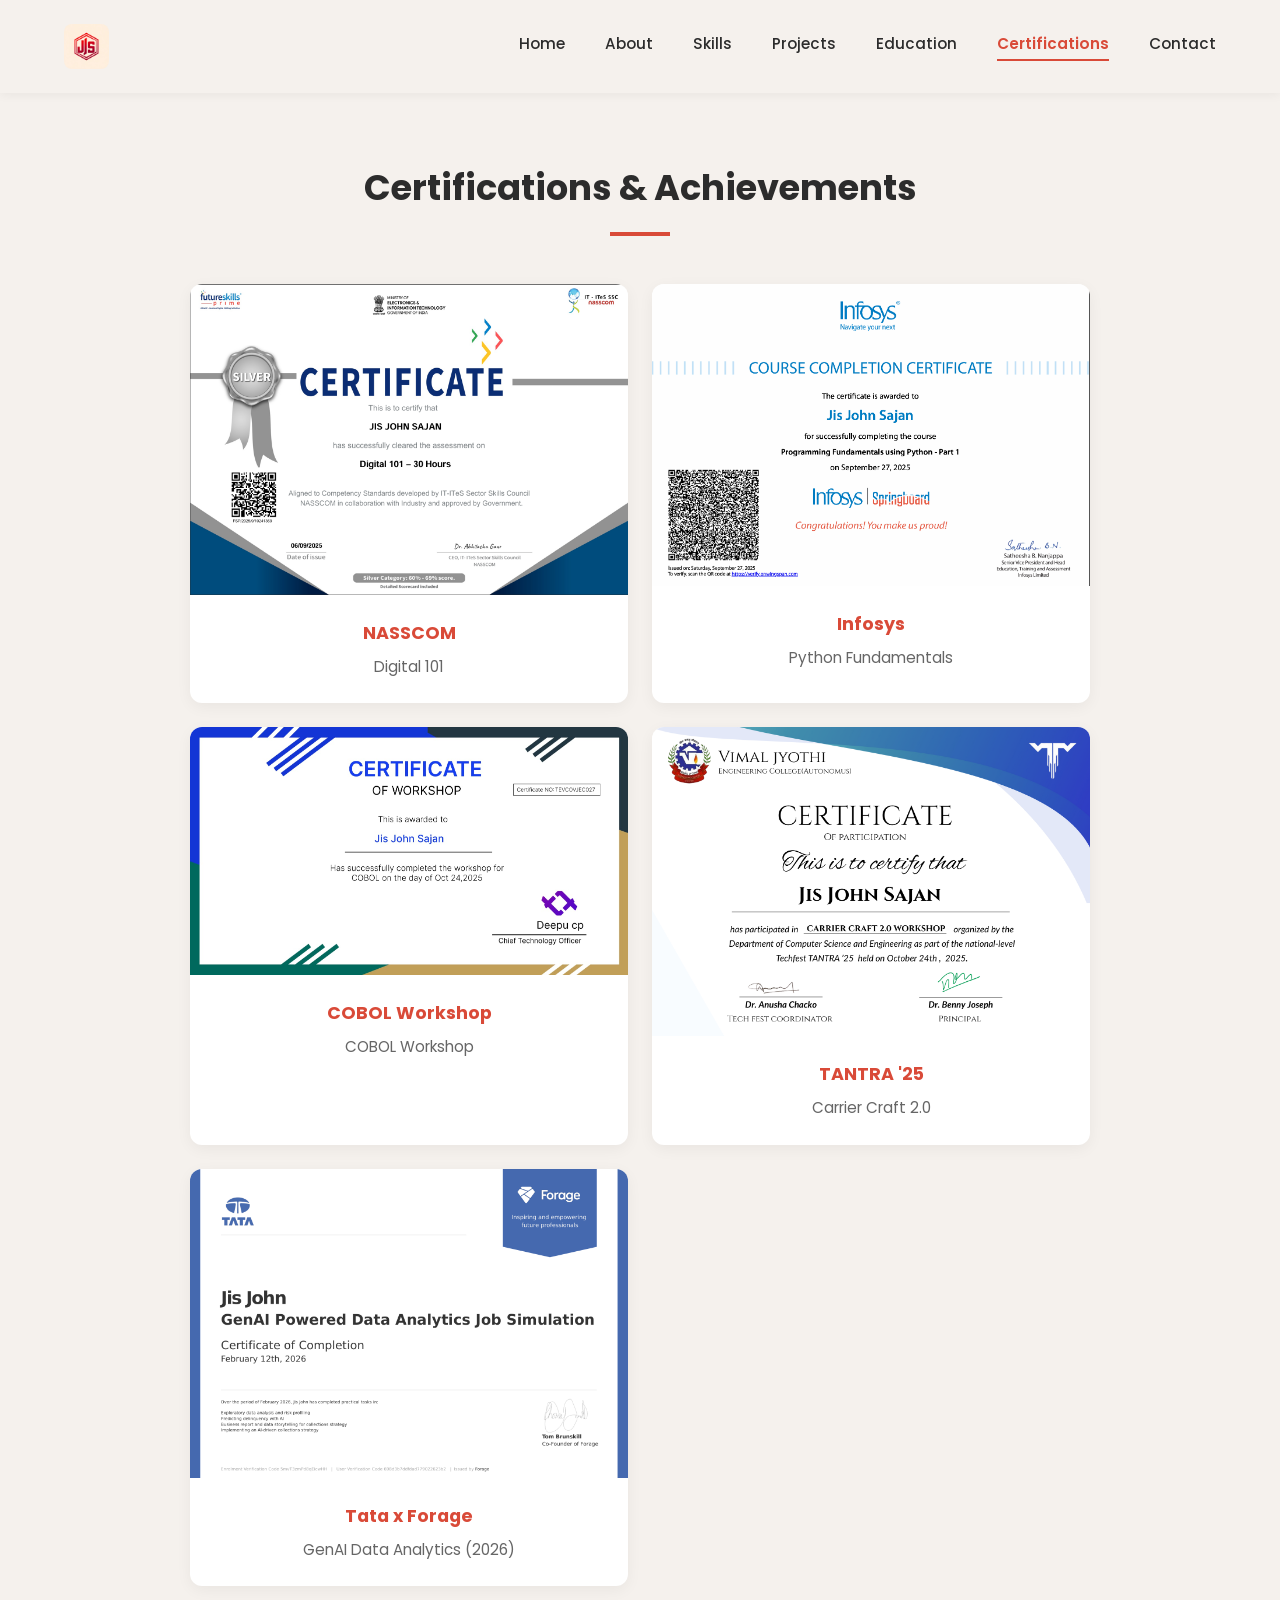
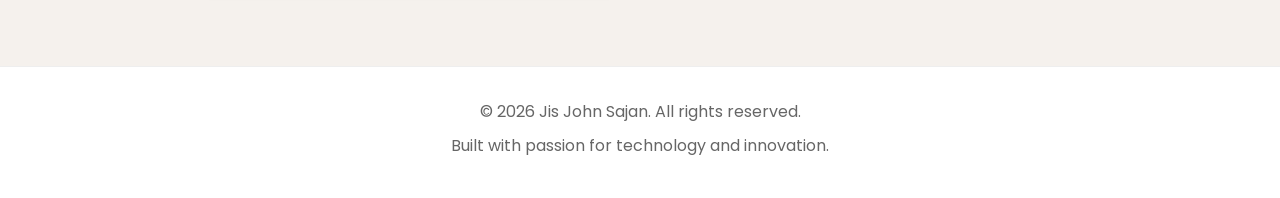
==== certifications.html @ a959b197 "Add files via upload" ====
<!DOCTYPE html>
<html lang="en">
<head>
    <meta charset="UTF-8">
    <meta name="viewport" content="width=device-width, initial-scale=1.0">
    <title>Jis John Sajan - Certifications</title>
    <link href="https://fonts.googleapis.com/css2?family=Poppins:wght@300;400;500;600;700&display=swap" rel="stylesheet">
    <link rel="stylesheet" href="https://cdnjs.cloudflare.com/ajax/libs/font-awesome/6.4.0/css/all.min.css">
    <link rel="stylesheet" href="style.css">
</head>
<body>
    <header>
        <img src="logo.png" alt="JJS Logo" class="logo">
        <nav>
            <a href="index.html">Home</a>
            <a href="about.html">About</a>
            <a href="skills.html">Skills</a>
            <a href="projects.html">Projects</a>
            <a href="education.html">Education</a>
            <a href="certifications.html" class="active">Certifications</a>
            <a href="contact.html">Contact</a>
        </nav>
        <div class="menu-toggle">
            <span></span>
            <span></span>
            <span></span>
        </div>
    </header>

    <section id="certifications">
        <h2 class="fade-in">Certifications &amp; Achievements</h2>
        <div class="section-underline fade-in"></div>
        <div class="cert-grid">
            <div class="cert-card fade-in">
                <img src="cert-digital-101.png" alt="NASSCOM Digital 101 Certificate">
                <div class="cert-info">
                    <strong>NASSCOM</strong>
                    <p>Digital 101</p>
                </div>
            </div>
            <div class="cert-card fade-in">
                <img src="cert-infosys-python.png" alt="Infosys Springboard Python Certificate">
                <div class="cert-info">
                    <strong>Infosys</strong>
                    <p>Python Fundamentals</p>
                </div>
            </div>
            <div class="cert-card fade-in">
                <img src="cert-cobol.jpg" alt="COBOL Workshop Certificate">
                <div class="cert-info">
                    <strong>COBOL Workshop</strong>
                    <p>COBOL Workshop</p>
                </div>
            </div>
            <div class="cert-card fade-in">
                <img src="cert-carrier-craft.png" alt="Carrier Craft 2.0 Certificate">
                <div class="cert-info">
                    <strong>TANTRA '25</strong>
                    <p>Carrier Craft 2.0</p>
                </div>
            </div>
            <div class="cert-card fade-in">
                <img src="cert-tata-forage.png" alt="Tata Forage Certificate">
                <div class="cert-info">
                    <strong>Tata x Forage</strong>
                    <p>GenAI Data Analytics (2026)</p>
                </div>
            </div>
        </div>
    </section>

    <footer>
        <p>&copy; 2026 Jis John Sajan. All rights reserved.</p>
        <p>Built with passion for technology and innovation.</p>
    </footer>

    <script>
        const menuToggle = document.querySelector('.menu-toggle');
        const nav = document.querySelector('nav');
        menuToggle.addEventListener('click', () => { nav.classList.toggle('active'); });
        document.querySelectorAll('nav a').forEach(link => {
            link.addEventListener('click', () => { nav.classList.remove('active'); });
        });
        document.querySelectorAll('.fade-in').forEach(el => {
            const observer = new IntersectionObserver((entries) => {
                entries.forEach(entry => { if (entry.isIntersecting) entry.target.classList.add('visible'); });
            }, { threshold: 0.1 });
            observer.observe(el);
        });
    </script>
</body>
</html>
---- style.css ----
* {
    margin: 0;
    padding: 0;
    box-sizing: border-box;
}

:root {
    --primary: #d94a38;
    --dark: #2c2c2c;
    --light-bg: #f5f1ed;
    --text-gray: #666;
    --white: #ffffff;
}

body {
    font-family: 'Poppins', sans-serif;
    background: var(--light-bg);
    color: var(--dark);
    line-height: 1.6;
}

/* Header */
header {
    position: fixed;
    top: 0;
    left: 0;
    right: 0;
    padding: 1.5rem 5%;
    background: var(--light-bg);
    display: flex;
    justify-content: space-between;
    align-items: center;
    z-index: 1000;
    box-shadow: 0 2px 10px rgba(0,0,0,0.05);
}

.logo {
    width: 45px;
    height: 45px;
    border-radius: 8px;
    object-fit: contain;
}

nav {
    display: flex;
    gap: 2.5rem;
    transition: max-height 0.3s ease-in-out;
}

nav a {
    text-decoration: none;
    color: var(--dark);
    font-weight: 500;
    font-size: 0.95rem;
    transition: color 0.3s;
}

nav a:hover {
    color: var(--primary);
}

.menu-toggle {
    display: none;
    flex-direction: column;
    gap: 5px;
    cursor: pointer;
}

.menu-toggle span {
    width: 25px;
    height: 3px;
    background: var(--dark);
    transition: 0.3s;
}

/* Hero Section */
.hero {
    padding: 120px 5% 80px;
    text-align: center;
    max-width: 800px;
    margin: 0 auto;
}

.profile-image {
    width: 220px;
    height: 220px;
    border-radius: 50%;
    margin: 0 auto 2rem;
    object-fit: cover;
    border: 8px solid var(--primary);
    box-shadow: 0 10px 40px rgba(217, 74, 56, 0.2);
}

h1 {
    font-size: 2.8rem;
    font-weight: 700;
    margin-bottom: 0.5rem;
    color: var(--dark);
}

.title-underline {
    width: 80px;
    height: 4px;
    background: var(--primary);
    margin: 0 auto 1.5rem;
}

.subtitle {
    font-size: 1.1rem;
    color: var(--text-gray);
    margin-bottom: 1.5rem;
    font-weight: 400;
}

.tagline {
    font-size: 1rem;
    color: var(--dark);
    font-weight: 500;
    margin-bottom: 2rem;
}

.hero-description {
    font-size: 1rem;
    color: var(--text-gray);
    line-height: 1.8;
    margin-bottom: 2.5rem;
}

.cta-button {
    display: inline-flex;
    align-items: center;
    gap: 0.5rem;
    padding: 1rem 2.5rem;
    background: var(--primary);
    color: white;
    text-decoration: none;
    border-radius: 8px;
    font-weight: 600;
    font-size: 1rem;
    transition: all 0.3s;
    box-shadow: 0 4px 15px rgba(217, 74, 56, 0.3);
}

.cta-button:hover {
    background: #c23d2d;
    transform: translateY(-2px);
    box-shadow: 0 6px 20px rgba(217, 74, 56, 0.4);
}

.social-links {
    display: flex;
    gap: 1rem;
    justify-content: center;
    margin-top: 2rem;
}

.social-icon {
    width: 50px;
    height: 50px;
    border: 2px solid #ddd;
    border-radius: 8px;
    display: flex;
    align-items: center;
    justify-content: center;
    text-decoration: none;
    color: var(--dark);
    font-size: 1.5rem;
    transition: all 0.3s;
}

.social-icon:hover {
    border-color: var(--primary);
    color: var(--primary);
    transform: translateY(-3px);
}

/* Sections */
section {
    padding: 80px 5%;
    max-width: 1200px;
    margin: 0 auto;
}

section h2 {
    font-size: 2.2rem;
    font-weight: 700;
    margin-bottom: 1rem;
    color: var(--dark);
    text-align: center;
}

.section-underline {
    width: 60px;
    height: 4px;
    background: var(--primary);
    margin: 0 auto 3rem;
}

/* About Section */
.about-content {
    display: grid;
    grid-template-columns: 1fr 1fr;
    gap: 4rem;
    align-items: start;
}

.about-text p {
    margin-bottom: 1.2rem;
    color: var(--text-gray);
    line-height: 1.8;
}

.highlights-grid {
    display: grid;
    grid-template-columns: 1fr 1fr;
    gap: 1.5rem;
}

.highlight-card {
    background: white;
    padding: 1.5rem;
    border-radius: 12px;
    box-shadow: 0 4px 15px rgba(0,0,0,0.05);
    transition: transform 0.3s;
}

.highlight-card:hover {
    transform: translateY(-5px);
    box-shadow: 0 6px 20px rgba(0,0,0,0.1);
}

.highlight-icon {
    font-size: 2rem;
    margin-bottom: 0.5rem;
}

.highlight-card h4 {
    font-size: 1.1rem;
    font-weight: 600;
    color: var(--dark);
    margin-bottom: 0.5rem;
}

.highlight-card p {
    color: var(--text-gray);
    font-size: 0.9rem;
    line-height: 1.6;
    margin: 0;
}

/* Skills Section */
.skills-grid {
    display: grid;
    grid-template-columns: repeat(auto-fit, minmax(300px, 1fr));
    gap: 2.5rem;
}

.skill-category {
    background: white;
    padding: 2rem;
    border-radius: 12px;
    box-shadow: 0 4px 15px rgba(0,0,0,0.05);
}

.skill-category h3 {
    font-size: 1.3rem;
    margin-bottom: 1.5rem;
    color: var(--dark);
    font-weight: 600;
}

.skill-item {
    margin-bottom: 1.5rem;
}

.skill-header {
    display: flex;
    justify-content: space-between;
    margin-bottom: 0.5rem;
    font-weight: 500;
}

.skill-bar {
    width: 100%;
    height: 8px;
    background: #f0f0f0;
    border-radius: 10px;
    overflow: hidden;
}

.skill-progress {
    height: 100%;
    background: var(--primary);
    border-radius: 10px;
    transition: width 1s ease-out;
}

.skill-list {
    list-style: none;
}

.skill-list li {
    padding: 0.5rem 0;
    color: var(--text-gray);
    position: relative;
    padding-left: 1.5rem;
}

.skill-list li::before {
    content: "✓";
    position: absolute;
    left: 0;
    color: var(--primary);
    font-weight: 700;
}

/* Projects Section */
.project-card {
    background: white;
    padding: 3rem;
    border-radius: 12px;
    box-shadow: 0 4px 20px rgba(0,0,0,0.05);
    max-width: 700px;
    margin: 0 auto;
    transition: transform 0.3s;
}

.project-card:hover {
    transform: translateY(-5px);
}

.project-card h3 {
    font-size: 1.8rem;
    color: var(--dark);
    margin-bottom: 1rem;
    font-weight: 600;
}

.project-card p {
    color: var(--text-gray);
    margin-bottom: 1rem;
    line-height: 1.8;
}

.tech-tags {
    display: flex;
    flex-wrap: wrap;
    gap: 0.8rem;
    margin-top: 1.5rem;
}

.tech-tag {
    padding: 0.5rem 1rem;
    background: #f5f1ed;
    color: var(--dark);
    border-radius: 20px;
    font-size: 0.85rem;
    font-weight: 500;
}

/* Education Section */
.timeline {
    max-width: 700px;
    margin: 0 auto;
}

.timeline-item {
    background: white;
    padding: 2rem;
    border-radius: 12px;
    margin-bottom: 2rem;
    border-left: 4px solid var(--primary);
    box-shadow: 0 4px 15px rgba(0,0,0,0.05);
}

.timeline-item h3 {
    font-size: 1.4rem;
    color: var(--dark);
    margin-bottom: 0.5rem;
}

.timeline-year {
    color: var(--primary);
    font-weight: 600;
    margin-bottom: 0.5rem;
    display: block;
}

.timeline-item p {
    color: var(--text-gray);
    line-height: 1.8;
}

/* Certifications */
.cert-grid {
    display: grid;
    grid-template-columns: repeat(2, 1fr);
    gap: 1.5rem;
    max-width: 900px;
    margin: 0 auto;
}

@media (max-width: 768px) {
    .cert-grid {
        grid-template-columns: 1fr;
    }
}

.cert-card {
    background: white;
    border-radius: 12px;
    box-shadow: 0 4px 15px rgba(0,0,0,0.05);
    overflow: hidden;
    transition: transform 0.3s;
}

.cert-card:hover {
    transform: translateY(-5px);
    box-shadow: 0 8px 25px rgba(0,0,0,0.1);
}

.cert-card img {
    width: 100%;
    height: auto;
    display: block;
}

.cert-card .cert-info {
    padding: 1.5rem;
    text-align: center;
}

.cert-card strong {
    display: block;
    color: var(--primary);
    font-size: 1.1rem;
    margin-bottom: 0.5rem;
}

.cert-card p {
    color: var(--text-gray);
    font-size: 0.95rem;
}

/* Contact Section */
.contact-content {
    text-align: center;
    max-width: 600px;
    margin: 0 auto;
}

.contact-content p {
    color: var(--text-gray);
    margin-bottom: 2rem;
    line-height: 1.8;
}

.contact-links {
    display: flex;
    justify-content: center;
    gap: 1.5rem;
    flex-wrap: wrap;
}

.contact-card {
    background: white;
    padding: 2rem 2.5rem;
    border-radius: 16px;
    text-decoration: none;
    color: var(--dark);
    box-shadow: 0 4px 15px rgba(0,0,0,0.06);
    transition: all 0.3s;
    display: flex;
    flex-direction: column;
    align-items: center;
    justify-content: center;
    text-align: center;
    min-width: 200px;
    border-left: 4px solid transparent;
}

.contact-card:hover {
    transform: translateY(-5px);
    box-shadow: 0 10px 30px rgba(217, 74, 56, 0.12);
    border-left: 4px solid var(--primary);
}

.contact-icon-wrap {
    width: 56px;
    height: 56px;
    border-radius: 50%;
    background: #f5f1ed;
    display: flex;
    align-items: center;
    justify-content: center;
    margin-bottom: 1rem;
    transition: background 0.3s;
}

.contact-card:hover .contact-icon-wrap {
    background: rgba(217, 74, 56, 0.1);
}

.contact-card .contact-label {
    font-size: 0.8rem;
    font-weight: 600;
    text-transform: uppercase;
    letter-spacing: 0.08em;
    color: var(--text-gray);
    margin-bottom: 0.3rem;
}

.contact-card .contact-value {
    font-size: 0.95rem;
    font-weight: 600;
    color: var(--dark);
    word-break: break-all;
}

/* Footer */
footer {
    background: white;
    padding: 2rem 5%;
    text-align: center;
    color: var(--text-gray);
    border-top: 1px solid #eee;
}

footer p {
    margin-bottom: 0.5rem;
}

/* Responsive */
@media (max-width: 968px) {
    nav {
        position: absolute;
        top: 100%;
        left: 0;
        right: 0;
        background: var(--light-bg);
        flex-direction: column;
        gap: 0;
        box-shadow: 0 4px 6px rgba(0,0,0,0.1);
        max-height: 0;
        overflow: hidden;
        opacity: 0;
        transition: max-height 0.4s ease-in-out, opacity 0.3s ease-in-out;
    }

    nav.active {
        max-height: 400px;
        opacity: 1;
    }

    nav a {
        padding: 1rem 5%;
        border-bottom: 1px solid #eee;
    }

    nav a:hover {
        background: #f0f0f0;
    }

    .menu-toggle {
        display: flex;
    }

    h1 {
        font-size: 2.2rem;
    }

    .about-content {
        grid-template-columns: 1fr;
        gap: 3rem;
    }

    .skills-grid {
        grid-template-columns: 1fr;
    }

    .highlights-grid {
        grid-template-columns: 1fr;
    }
}

@media (max-width: 640px) {
    .profile-image {
        width: 180px;
        height: 180px;
    }

    section {
        padding: 60px 5%;
    }

    .contact-links {
        flex-direction: column;
        align-items: center;
    }

    .contact-card {
        width: 100%;
        max-width: 320px;
    }
}

/* Smooth Animations */
.fade-in {
    opacity: 0;
    transform: translateY(20px);
    transition: opacity 0.6s ease-out, transform 0.6s ease-out;
}

.fade-in.visible {
    opacity: 1;
    transform: translateY(0);
}


/* Active nav link */
nav a.active {
    color: var(--primary);
    font-weight: 600;
    border-bottom: 2px solid var(--primary);
    padding-bottom: 2px;
}

/* Extra top padding for inner pages so heading clears the fixed header */
#about, #skills, #projects, #education, #certifications, #contact {
    padding-top: 160px;
}

/* Coming Soon / Add More Tiles */
.coming-soon-grid {
    display: grid;
    grid-template-columns: repeat(auto-fit, minmax(260px, 1fr));
    gap: 1.5rem;
    margin-top: 1rem;
}

.coming-soon-tile {
    background: white;
    border-radius: 12px;
    padding: 2rem;
    box-shadow: 0 4px 15px rgba(0,0,0,0.05);
    border: 2px dashed #e0d9d3;
    display: flex;
    flex-direction: column;
    align-items: center;
    justify-content: center;
    gap: 0.8rem;
    transition: transform 0.3s, box-shadow 0.3s;
    min-height: 180px;
    text-align: center;
}

.coming-soon-tile:hover {
    transform: translateY(-5px);
    box-shadow: 0 8px 25px rgba(0,0,0,0.08);
}

.add-more-tile {
    border: 2px dashed #d4cdc4;
}

.add-more-icon {
    font-size: 3rem;
    color: var(--primary);
    font-weight: 300;
    line-height: 1;
}

.add-more-tile h4 {
    font-size: 1.2rem;
    font-weight: 600;
    color: var(--dark);
    margin: 0;
}

.add-more-tile p {
    color: var(--text-gray);
    font-size: 0.95rem;
    margin: 0;
}

.coming-soon-icon {
    font-size: 2.2rem;
}

.coming-soon-tile h4 {
    font-size: 1.1rem;
    font-weight: 600;
    color: var(--dark);
    margin: 0;
}

.coming-soon-tile p {
    color: var(--text-gray);
    font-size: 0.9rem;
    line-height: 1.6;
    margin: 0;
}

.coming-soon-badge {
    display: inline-block;
    margin-top: 0.5rem;
    padding: 0.3rem 0.9rem;
    background: rgba(217, 74, 56, 0.08);
    color: var(--primary);
    border-radius: 20px;
    font-size: 0.78rem;
    font-weight: 600;
    letter-spacing: 0.04em;
    width: fit-content;
}

/* Project Link Cards */
.project-link-card {
    display: flex;
    align-items: center;
    gap: 1rem;
    background: white;
    padding: 1rem 1.5rem;
    border-radius: 10px;
    box-shadow: 0 4px 15px rgba(0,0,0,0.05);
    text-decoration: none;
    color: var(--dark);
    transition: all 0.3s;
    border: 2px solid transparent;
}

.project-link-card:hover {
    transform: translateY(-3px);
    box-shadow: 0 6px 20px rgba(0,0,0,0.1);
    border: 2px solid var(--primary);
}

.project-link-img {
    width: 50px;
    height: 50px;
    object-fit: cover;
    border-radius: 8px;
    background: #f5f1ed;
}

.project-link-text strong {
    display: block;
    font-size: 0.95rem;
    font-weight: 600;
    color: var(--dark);
    margin-bottom: 0.2rem;
}

.project-link-text p {
    font-size: 0.85rem;
    color: var(--text-gray);
    margin: 0;
}
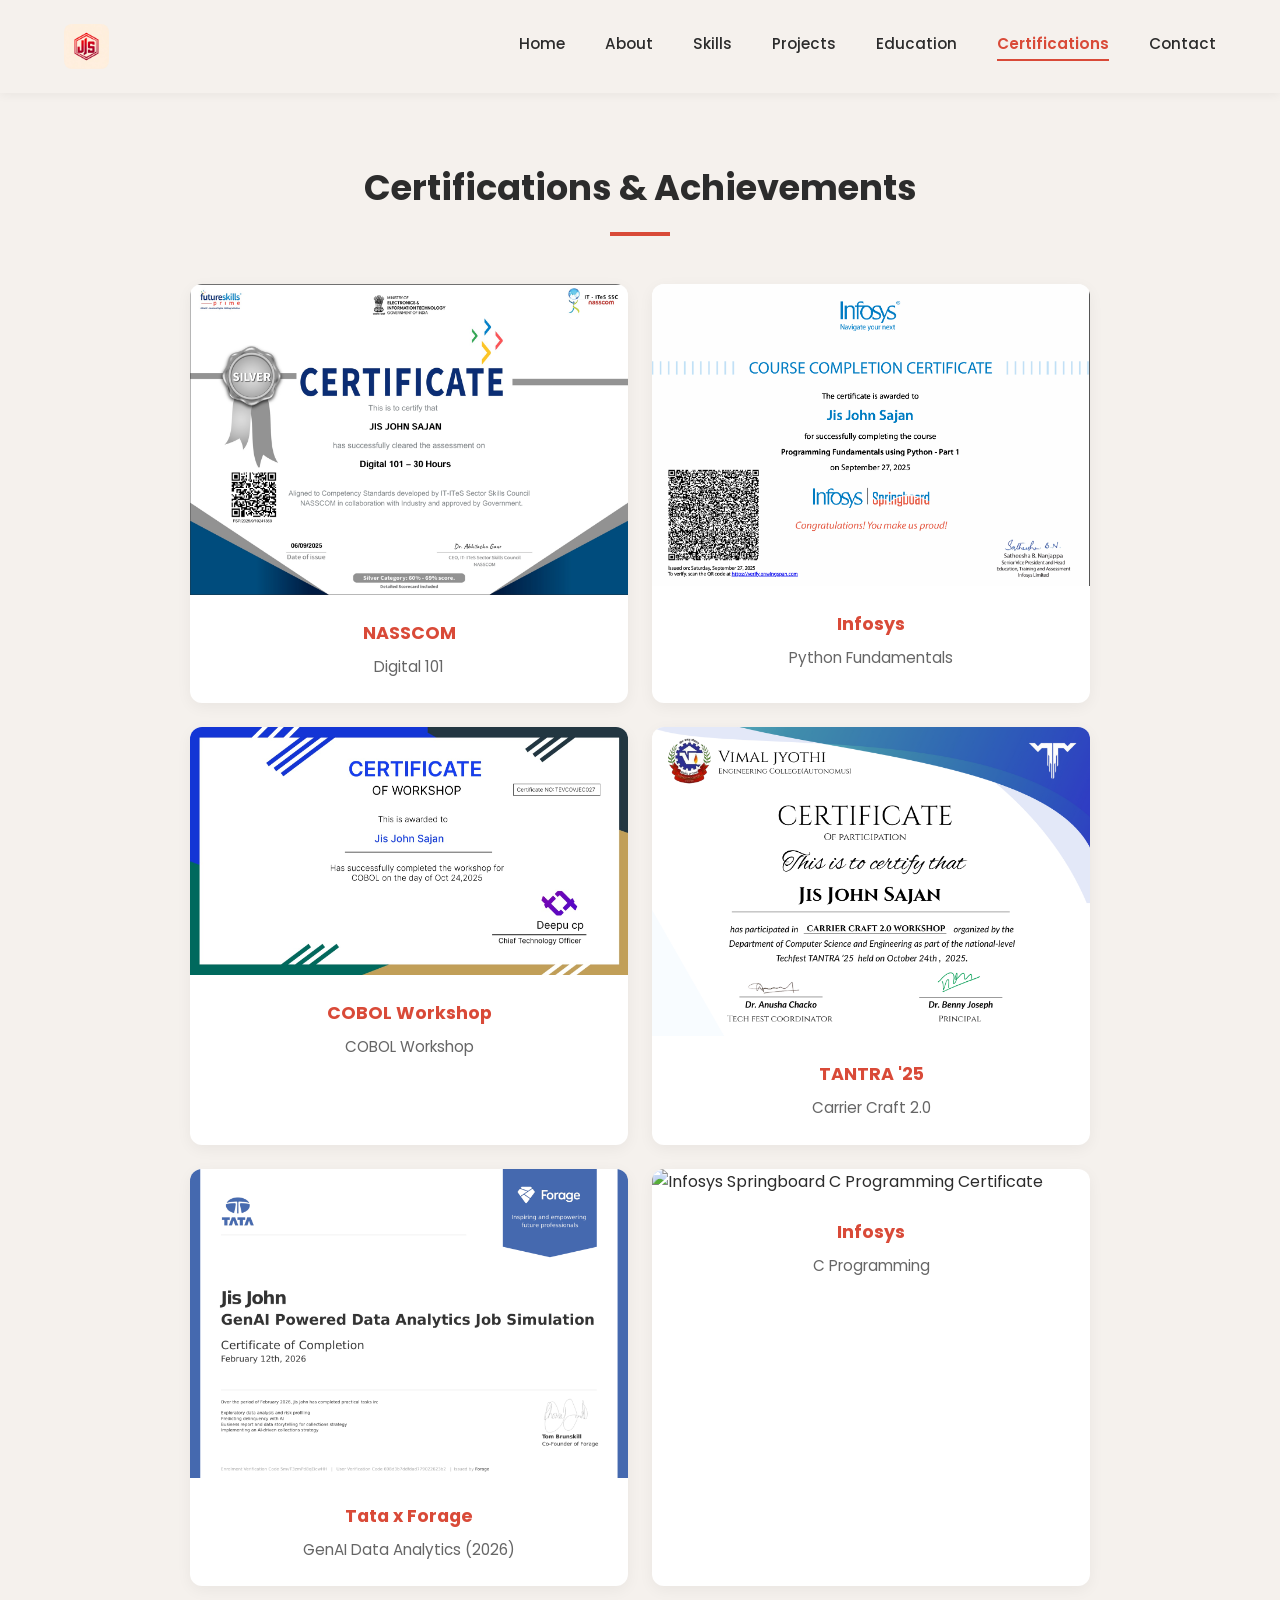
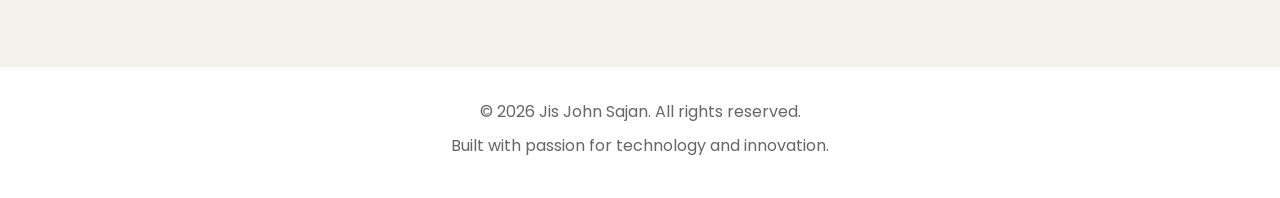
==== commit 46db835c: "certifications.html" ====
--- a/certifications.html
+++ b/certifications.html
@@ -66,6 +66,13 @@
                     <p>GenAI Data Analytics (2026)</p>
                 </div>
             </div>
+            <div class="cert-card fade-in">
+                <img src="cert-infosys-c.png" alt="Infosys Springboard C Programming Certificate">
+                <div class="cert-info">
+                    <strong>Infosys</strong>
+                    <p>C Programming</p>
+                </div>
+            </div>
         </div>
     </section>
 
--- a/style.css
+++ b/style.css
@@ -630,6 +630,11 @@
     padding-top: 160px;
 }
 
+#projects {
+    padding-bottom: 40px;
+    /* Less bottom padding to reduce space after projects */
+}
+
 /* Coming Soon / Add More Tiles */
 .coming-soon-grid {
     display: grid;
@@ -756,3 +761,16 @@
     color: var(--text-gray);
     margin: 0;
 }
+
+/* Secondary CTA Button (for Resume) */
+.cta-button-secondary {
+    background: white;
+    color: var(--primary);
+    border: 2px solid var(--primary);
+}
+
+.cta-button-secondary:hover {
+    background: var(--primary);
+    color: white;
+    border: 2px solid var(--primary);
+}
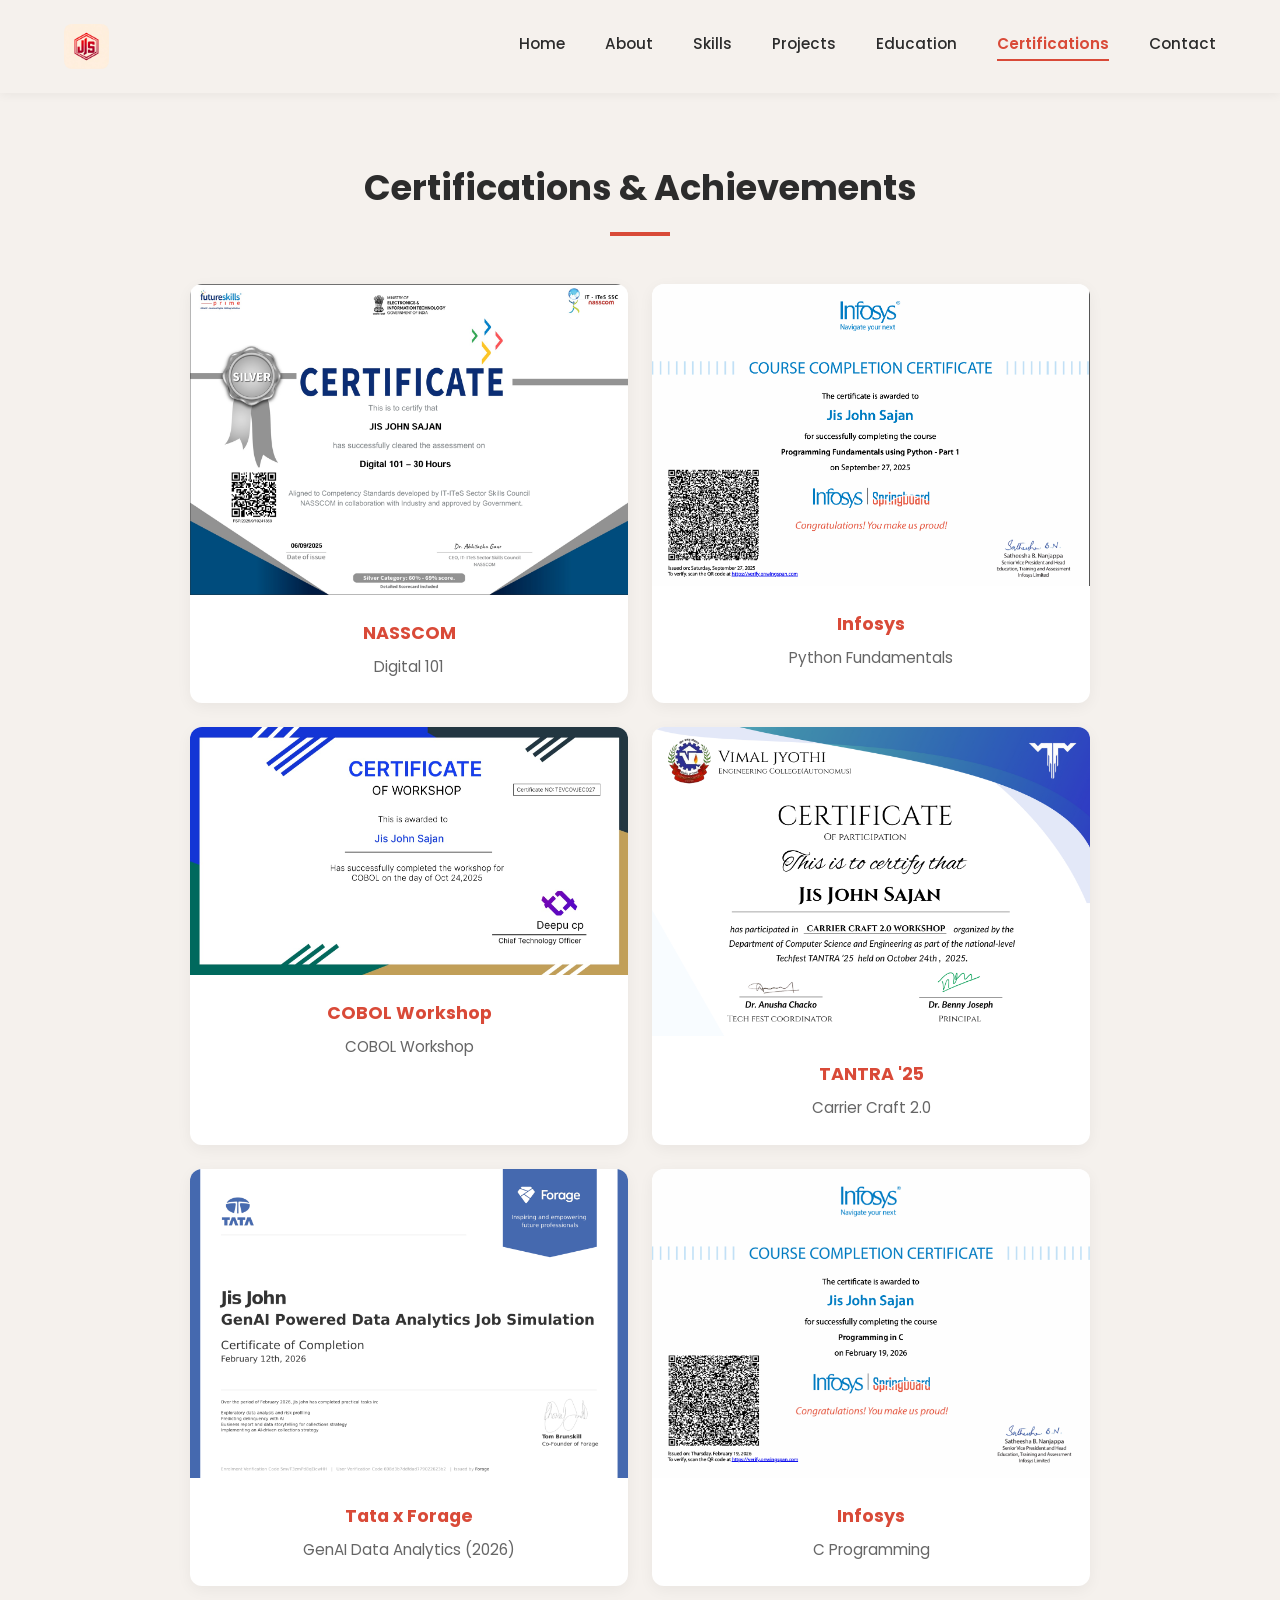
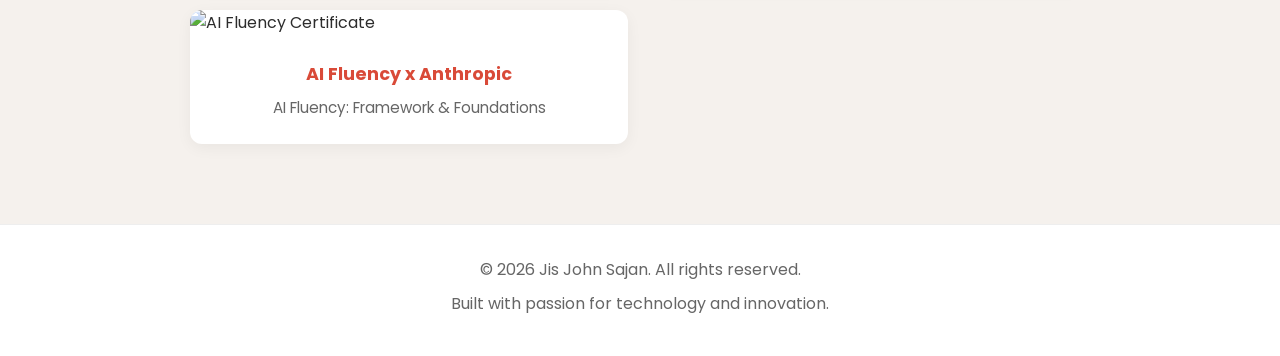
==== commit 4c7a4437: "Update certifications.html" ====
--- a/certifications.html
+++ b/certifications.html
@@ -73,6 +73,13 @@
                     <p>C Programming</p>
                 </div>
             </div>
+             <div class="cert-card fade-in">
+                <img src="ai-fluency.jpg" alt="AI Fluency Certificate">
+                <div class="cert-info">
+                    <strong>AI Fluency x Anthropic</strong>
+                    <p>AI Fluency: Framework & Foundations</p>
+                </div>
+            </div>
         </div>
     </section>
 
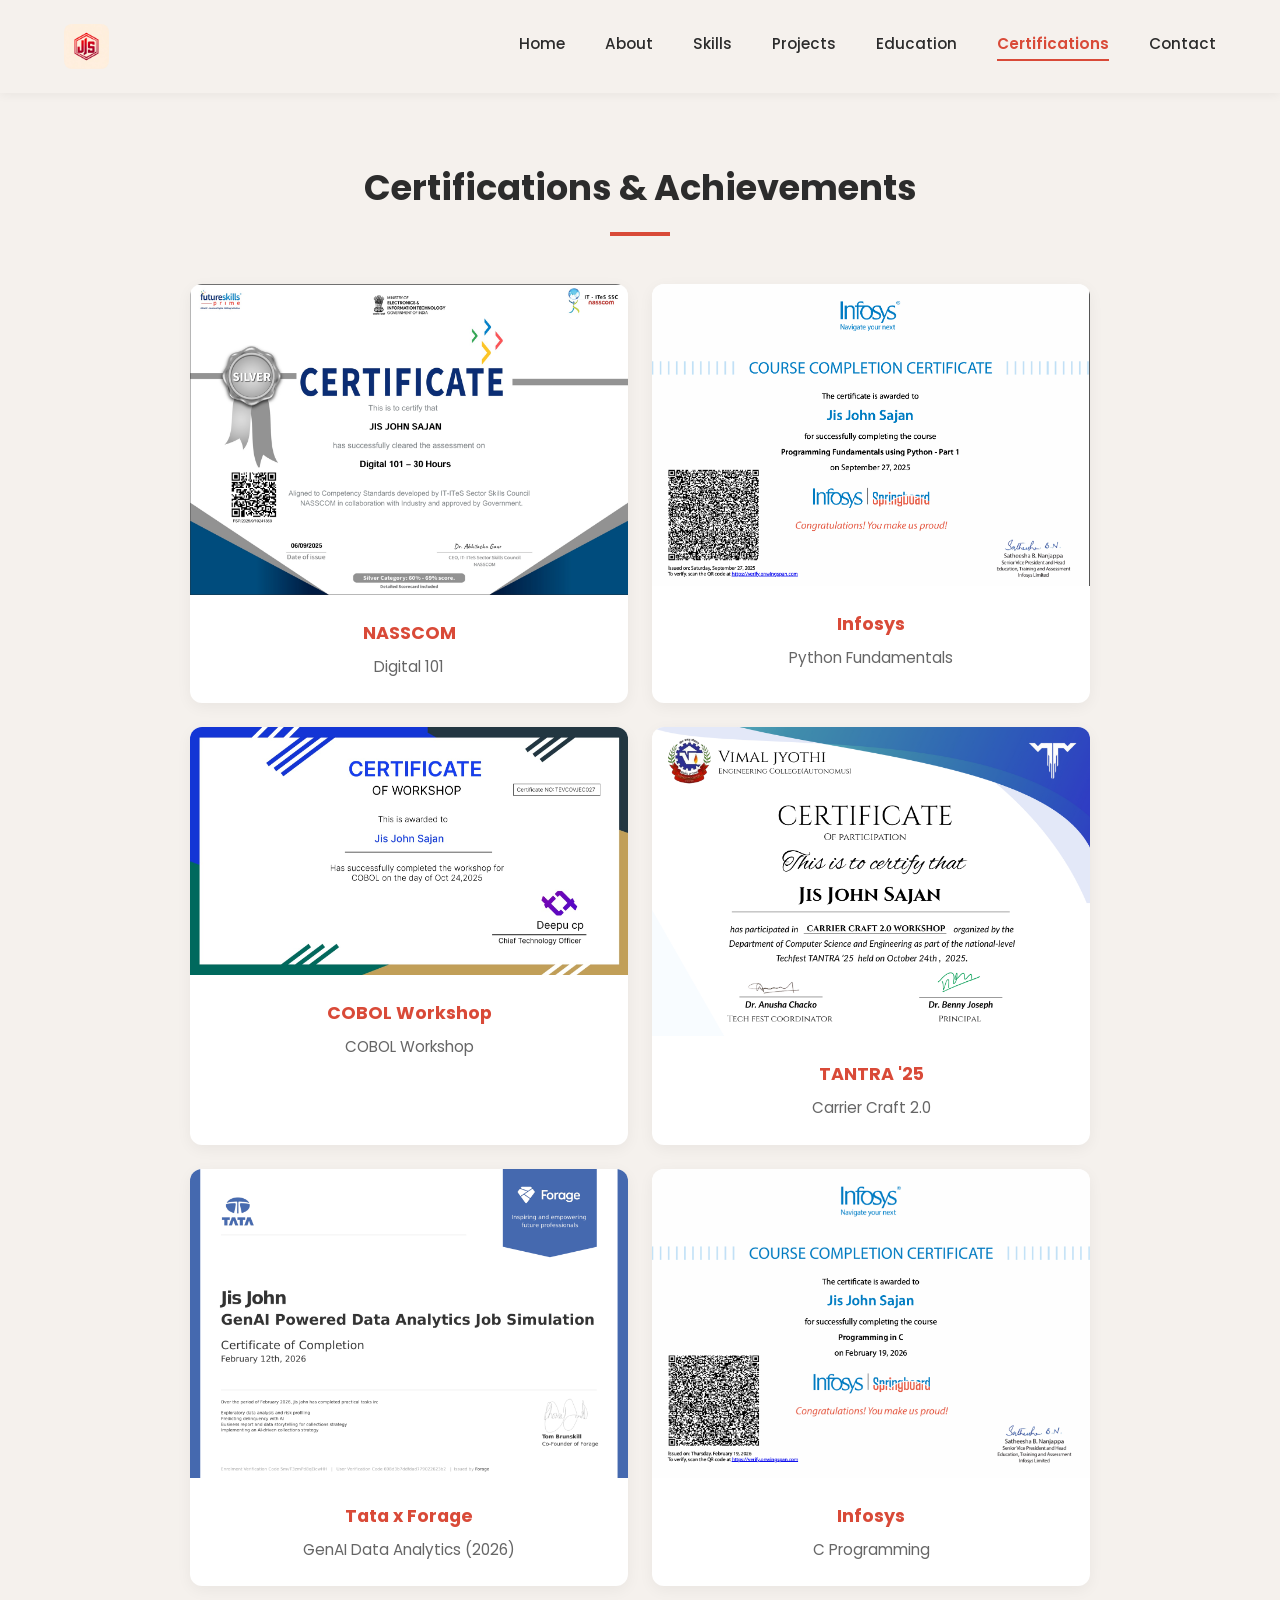
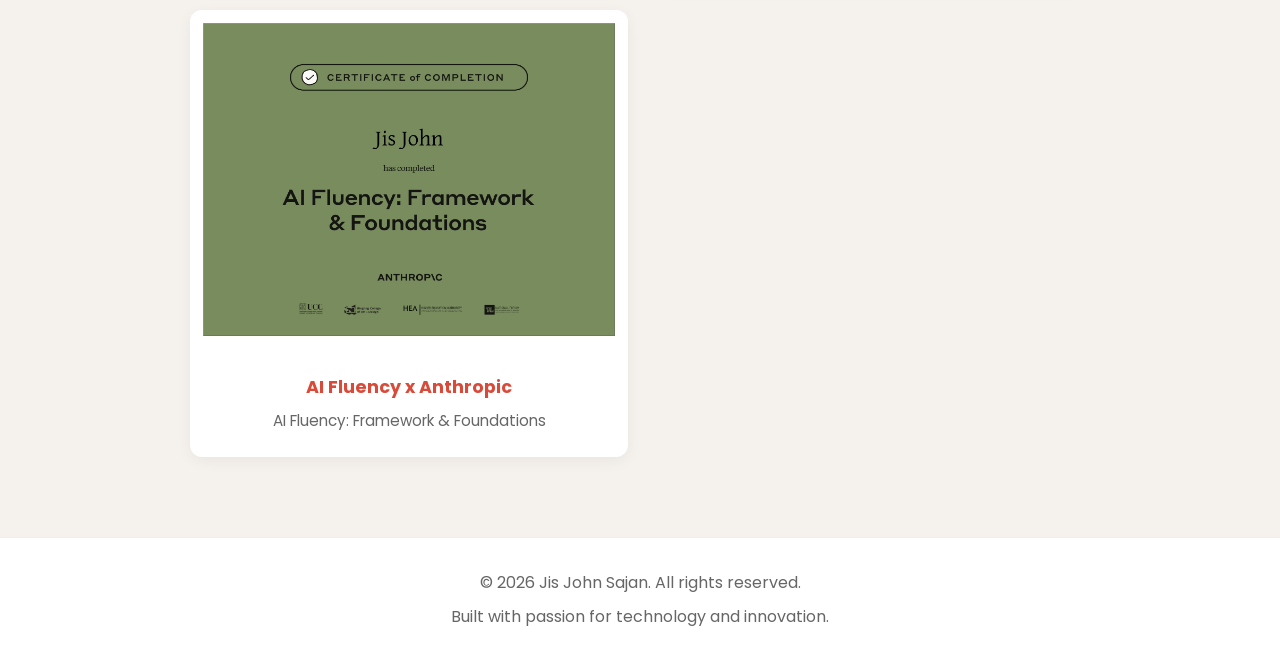
==== commit 328384ac: "Update certifications.html" ====
--- a/certifications.html
+++ b/certifications.html
@@ -73,7 +73,7 @@
                     <p>C Programming</p>
                 </div>
             </div>
-             <div class="cert-card fade-in">
+            <div class="cert-card fade-in">
                 <img src="ai-fluency.jpg" alt="AI Fluency Certificate">
                 <div class="cert-info">
                     <strong>AI Fluency x Anthropic</strong>
